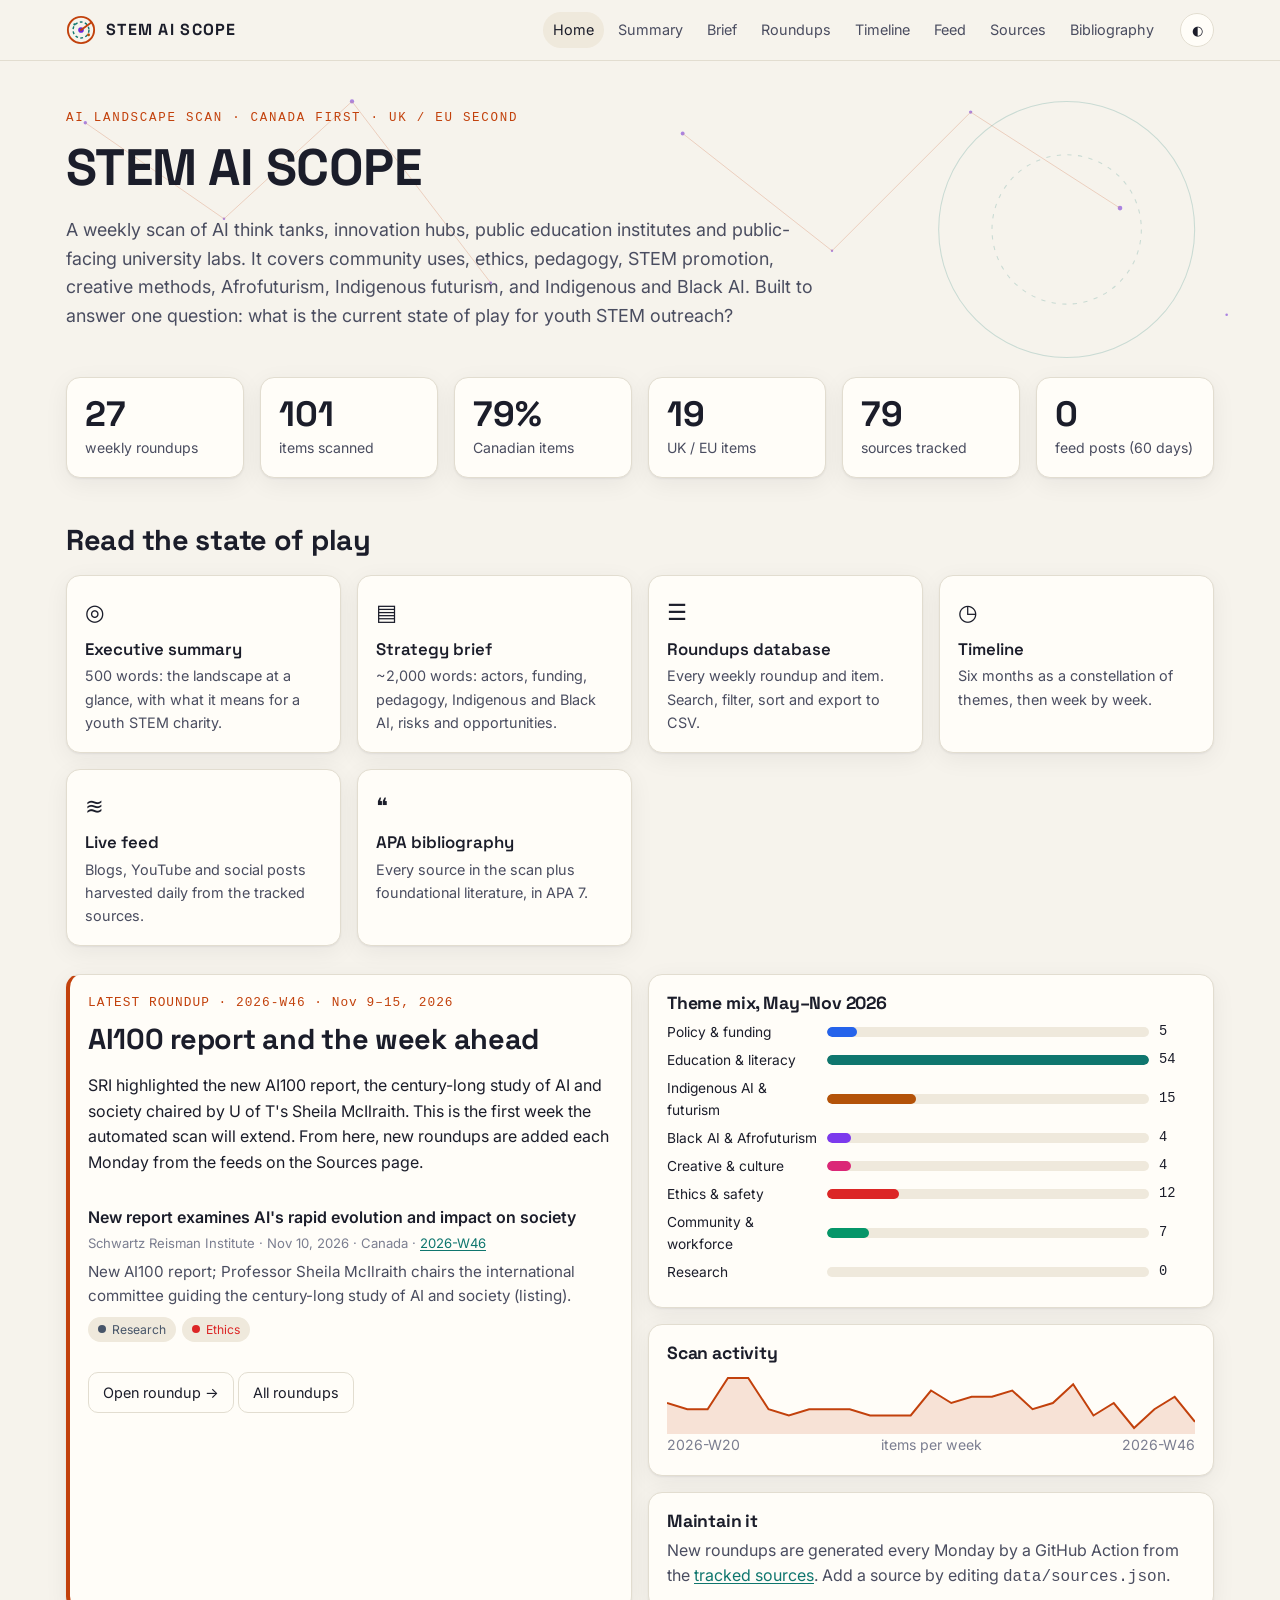
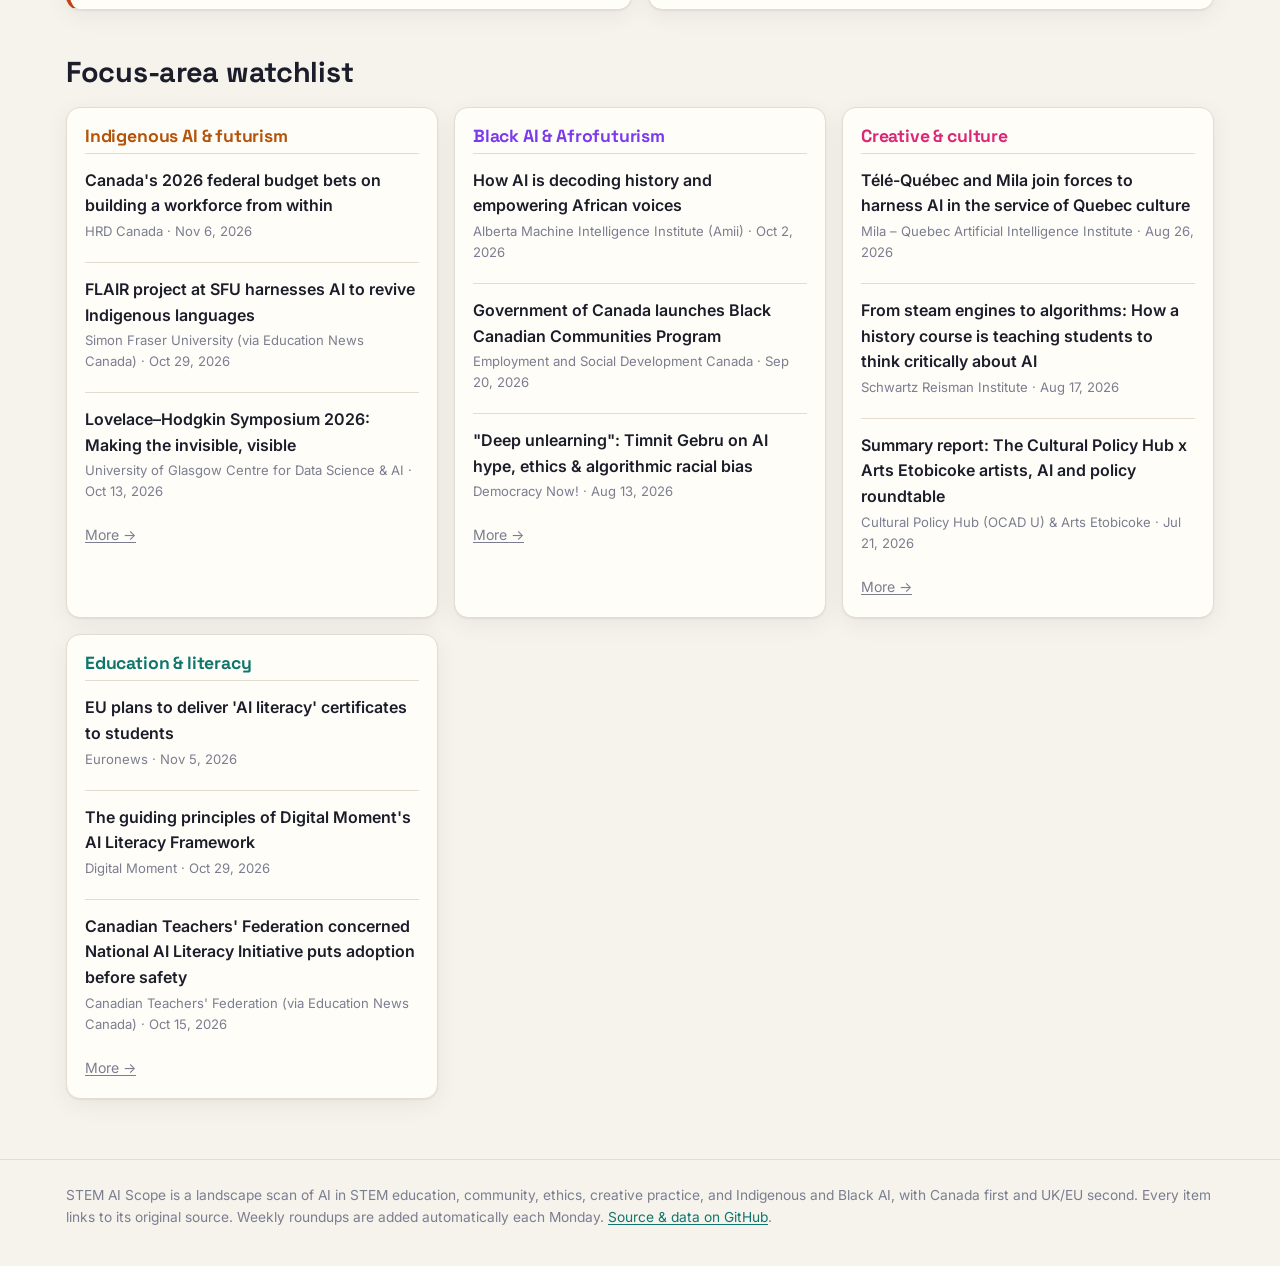
==== index.html @ 35ad66ce "STEM AI Scope: site, six-month backfill, feed harvester and weekly scan 27 weekly roundups (May 11 -" ====
<!doctype html>
<html lang="en">
<head>
<meta charset="utf-8">
<meta name="viewport" content="width=device-width, initial-scale=1">
<title>STEM AI Scope</title>
<meta name="description" content="Landscape scan of AI in STEM education, community, ethics, creative practice and Indigenous and Black AI. Canada first, UK/EU second.">
<link rel="icon" href="data:image/svg+xml,%3Csvg xmlns='http://www.w3.org/2000/svg' viewBox='0 0 32 32'%3E%3Ccircle cx='16' cy='16' r='14' fill='none' stroke='%23c2410c' stroke-width='3'/%3E%3Ccircle cx='16' cy='16' r='4' fill='%236d28d9'/%3E%3C/svg%3E">
<link rel="preconnect" href="https://fonts.googleapis.com"><link rel="preconnect" href="https://fonts.gstatic.com" crossorigin>
<link href="https://fonts.googleapis.com/css2?family=Inter:wght@400;500;600;700&family=Space+Grotesk:wght@500;600;700&display=swap" rel="stylesheet">
<link rel="stylesheet" href="assets/style.css">
</head>
<body data-page="home">
<main>

<section class="hero">
  <svg class="stars" aria-hidden="true" viewBox="0 0 1200 300" preserveAspectRatio="xMidYMid slice">
    <g fill="var(--accent-3)"><circle cx="80" cy="60" r="1.6"/><circle cx="210" cy="150" r="1.2"/><circle cx="330" cy="40" r="2"/><circle cx="460" cy="210" r="1.3"/><circle cx="640" cy="70" r="1.8"/><circle cx="780" cy="180" r="1.1"/><circle cx="910" cy="50" r="1.6"/><circle cx="1050" cy="140" r="2.2"/><circle cx="1150" cy="240" r="1.2"/></g>
    <g stroke="var(--accent)" stroke-width=".7" opacity=".5" fill="none"><path d="M80 60 L210 150 L330 40 L460 210"/><path d="M640 70 L780 180 L910 50 L1050 140"/></g>
    <g fill="none" stroke="var(--accent-2)" opacity=".35"><circle cx="1000" cy="160" r="120"/><circle cx="1000" cy="160" r="70" stroke-dasharray="4 6"/></g>
  </svg>
  <div class="wrap">
    <div class="kicker">AI landscape scan · Canada first · UK / EU second</div>
    <h1>STEM AI SCOPE</h1>
    <p class="lede">A weekly scan of AI think tanks, innovation hubs, public education institutes and public-facing university labs. It covers community uses, ethics, pedagogy, STEM promotion, creative methods, Afrofuturism, Indigenous futurism, and Indigenous and Black AI. Built to answer one question: what is the current state of play for youth STEM outreach?</p>
  </div>
</section>
<div class="wrap">
  <div class="grid g4" id="stats"></div>

  <h2>Read the state of play</h2>
  <div class="grid g3">
    <a class="card doc-tile" href="summary.html"><div class="ic">◎</div><div class="t">Executive summary</div><div class="d">500 words: the landscape at a glance, with what it means for a youth STEM charity.</div></a>
    <a class="card doc-tile" href="brief.html"><div class="ic">▤</div><div class="t">Strategy brief</div><div class="d">~2,000 words: actors, funding, pedagogy, Indigenous and Black AI, risks and opportunities.</div></a>
    <a class="card doc-tile" href="roundups.html"><div class="ic">☰</div><div class="t">Roundups database</div><div class="d">Every weekly roundup and item. Search, filter, sort and export to CSV.</div></a>
    <a class="card doc-tile" href="timeline.html"><div class="ic">◷</div><div class="t">Timeline</div><div class="d">Six months as a constellation of themes, then week by week.</div></a>
    <a class="card doc-tile" href="feed.html"><div class="ic">≋</div><div class="t">Live feed</div><div class="d">Blogs, YouTube and social posts harvested daily from the tracked sources.</div></a>
    <a class="card doc-tile" href="bibliography.html"><div class="ic">❝</div><div class="t">APA bibliography</div><div class="d">Every source in the scan plus foundational literature, in APA 7.</div></a>
  </div>

  <div class="grid g2" style="margin-top:28px">
    <article class="card digest" id="latest"><p class="faint">Loading latest roundup…</p></article>
    <div class="grid" style="align-content:start">
      <div class="card"><h3>Theme mix, May–Nov 2026</h3><div class="bars" id="themes"></div></div>
      <div class="card"><h3>Scan activity</h3><div id="spark"></div></div>
      <div class="card"><h3>Maintain it</h3><p class="muted" style="margin:0">New roundups are generated every Monday by a GitHub Action from the <a href="sources.html">tracked sources</a>. Add a source by editing <code>data/sources.json</code>.</p></div>
    </div>
  </div>

  <h2>Focus-area watchlist</h2>
  <div class="grid g2" id="watch"></div>
</div>

</main>
<script src="assets/app.js"></script>
</body>
</html>
---- assets/style.css ----
/* STEM AI Scope — shared styles */
:root {
  --bg: #f6f3ec;
  --bg-elev: #fffdf8;
  --ink: #1b1d2a;
  --ink-soft: #4a4d60;
  --ink-faint: #7b7e90;
  --line: #e2ddd0;
  --accent: #c2410c;      /* ember */
  --accent-2: #0f766e;    /* deep teal */
  --accent-3: #6d28d9;    /* violet */
  --accent-4: #b45309;    /* ochre */
  --chip: #efe9dc;
  --shadow: 0 1px 2px rgba(20,20,40,.06), 0 6px 24px rgba(20,20,40,.06);
  --radius: 14px;
  --t-policy: #2563eb;
  --t-education: #0f766e;
  --t-indigenous: #b45309;
  --t-black: #7c3aed;
  --t-creative: #db2777;
  --t-ethics: #dc2626;
  --t-community: #059669;
  --t-research: #475569;
  --mono: ui-monospace, "SF Mono", Menlo, Consolas, monospace;
  --sans: "Inter", system-ui, -apple-system, "Segoe UI", Roboto, sans-serif;
  --display: "Space Grotesk", var(--sans);
  color-scheme: light;
}
@media (prefers-color-scheme: dark) {
  :root:not([data-theme="light"]) {
    --bg: #0d0f1a; --bg-elev: #151827; --ink: #ecebf4; --ink-soft: #b5b6c9; --ink-faint: #85879c;
    --line: #262a3d; --accent: #fb923c; --accent-2: #2dd4bf; --accent-3: #a78bfa; --accent-4: #fbbf24;
    --chip: #1e2235; --shadow: 0 1px 2px rgba(0,0,0,.4), 0 8px 28px rgba(0,0,0,.35);
    --t-policy: #60a5fa; --t-education: #2dd4bf; --t-indigenous: #fbbf24; --t-black: #a78bfa;
    --t-creative: #f472b6; --t-ethics: #f87171; --t-community: #34d399; --t-research: #94a3b8;
    color-scheme: dark;
  }
}
:root[data-theme="dark"] {
  --bg: #0d0f1a; --bg-elev: #151827; --ink: #ecebf4; --ink-soft: #b5b6c9; --ink-faint: #85879c;
  --line: #262a3d; --accent: #fb923c; --accent-2: #2dd4bf; --accent-3: #a78bfa; --accent-4: #fbbf24;
  --chip: #1e2235; --shadow: 0 1px 2px rgba(0,0,0,.4), 0 8px 28px rgba(0,0,0,.35);
  --t-policy: #60a5fa; --t-education: #2dd4bf; --t-indigenous: #fbbf24; --t-black: #a78bfa;
  --t-creative: #f472b6; --t-ethics: #f87171; --t-community: #34d399; --t-research: #94a3b8;
  color-scheme: dark;
}

* { box-sizing: border-box; }
html { -webkit-text-size-adjust: 100%; }
body { margin: 0; background: var(--bg); color: var(--ink); font: 16px/1.6 var(--sans); }
a { color: var(--accent-2); text-underline-offset: 2px; }
a:hover { color: var(--accent); }
h1, h2, h3 { font-family: var(--display); line-height: 1.15; letter-spacing: -.01em; }
h1 { font-size: clamp(2rem, 5vw, 3.2rem); margin: .2em 0 .3em; }
h2 { font-size: clamp(1.35rem, 3vw, 1.8rem); margin: 1.6em 0 .6em; }
h3 { font-size: 1.1rem; margin: 1.2em 0 .4em; }
.wrap { max-width: 1180px; margin: 0 auto; padding: 0 16px; }
.muted { color: var(--ink-soft); }
.faint { color: var(--ink-faint); font-size: .88rem; }
.mono { font-family: var(--mono); }

/* header */
.site-head { position: sticky; top: 0; z-index: 20; background: color-mix(in srgb, var(--bg) 88%, transparent);
  backdrop-filter: blur(10px); border-bottom: 1px solid var(--line); }
.site-head .wrap { display: flex; align-items: center; gap: 16px; min-height: 60px; flex-wrap: wrap; }
.brand { display: flex; align-items: center; gap: 10px; text-decoration: none; color: var(--ink); font-family: var(--display);
  font-weight: 700; letter-spacing: .08em; font-size: 1rem; white-space: nowrap; }
.brand svg { width: 30px; height: 30px; }
.nav { display: flex; gap: 4px; flex-wrap: wrap; margin-left: auto; }
.nav a { text-decoration: none; color: var(--ink-soft); padding: 6px 10px; border-radius: 999px; font-size: .9rem; }
.nav a:hover, .nav a[aria-current="page"] { background: var(--chip); color: var(--ink); }
.theme-btn { border: 1px solid var(--line); background: var(--bg-elev); color: var(--ink); border-radius: 999px; width: 34px; height: 34px; cursor: pointer; }
@media (max-width: 760px) {
  .brand { margin-right: auto; }
  .theme-btn { order: 2; }
  .nav { order: 3; margin-left: 0; width: 100%; overflow-x: auto; flex-wrap: nowrap; padding-bottom: 8px; }
  .nav a { white-space: nowrap; }
}

/* hero */
.hero { position: relative; overflow: hidden; padding: 48px 0 28px; }
.hero canvas, .hero svg.stars { position: absolute; inset: 0; width: 100%; height: 100%; opacity: .55; pointer-events: none; }
.hero .wrap { position: relative; }
.kicker { font-family: var(--mono); font-size: .78rem; letter-spacing: .14em; text-transform: uppercase; color: var(--accent); }
.lede { font-size: 1.12rem; max-width: 760px; color: var(--ink-soft); }

/* cards & grid */
.grid { display: grid; gap: 16px; }
.g2 { grid-template-columns: repeat(auto-fit, minmax(320px, 1fr)); }
.g3 { grid-template-columns: repeat(auto-fit, minmax(240px, 1fr)); }
.g4 { grid-template-columns: repeat(auto-fit, minmax(170px, 1fr)); }
.card { background: var(--bg-elev); border: 1px solid var(--line); border-radius: var(--radius); padding: 18px; box-shadow: var(--shadow); min-width: 0; }
.card h3 { margin-top: 0; }
.stat .n { font-family: var(--display); font-size: 2.2rem; font-weight: 700; line-height: 1; }
.stat .l { color: var(--ink-soft); font-size: .88rem; margin-top: 6px; }
.doc-tile { display: block; text-decoration: none; color: var(--ink); transition: transform .15s ease, border-color .15s; }
.doc-tile:hover { transform: translateY(-2px); border-color: var(--accent); color: var(--ink); }
.doc-tile .ic { font-size: 1.4rem; }
.doc-tile .t { font-family: var(--display); font-weight: 600; font-size: 1.05rem; margin: 6px 0 2px; }
.doc-tile .d { color: var(--ink-soft); font-size: .9rem; }

/* chips */
.chip { display: inline-flex; align-items: center; gap: 6px; padding: 2px 9px; border-radius: 999px; background: var(--chip);
  font-size: .76rem; color: var(--ink-soft); white-space: nowrap; border: 1px solid transparent; }
.chip .dot { width: 8px; height: 8px; border-radius: 50%; background: currentColor; }
button.chip { cursor: pointer; font: inherit; font-size: .8rem; }
button.chip[aria-pressed="true"] { border-color: var(--ink); color: var(--ink); background: var(--bg-elev); }
.chips { display: flex; gap: 6px; flex-wrap: wrap; }

/* items */
.item { padding: 14px 0; border-top: 1px solid var(--line); }
.item:first-child { border-top: 0; }
.item .tt { font-weight: 600; text-decoration: none; color: var(--ink); }
.item .tt:hover { color: var(--accent); }
.item .meta { font-size: .82rem; color: var(--ink-faint); margin: 2px 0 6px; }
.item p { margin: 4px 0 8px; color: var(--ink-soft); font-size: .95rem; }

/* digest */
.digest { border-left: 4px solid var(--accent); }
.digest .wk { font-family: var(--mono); font-size: .8rem; color: var(--accent); letter-spacing: .08em; }

/* table / database */
.toolbar { display: flex; gap: 10px; flex-wrap: wrap; align-items: center; margin: 12px 0; }
.toolbar input, .toolbar select { font: inherit; padding: 8px 12px; border-radius: 10px; border: 1px solid var(--line); background: var(--bg-elev); color: var(--ink); min-width: 0; }
.toolbar input[type=search] { flex: 1 1 260px; }
.table-wrap { overflow-x: auto; border: 1px solid var(--line); border-radius: var(--radius); background: var(--bg-elev); }
table { border-collapse: collapse; width: 100%; font-size: .92rem; }
th, td { text-align: left; padding: 10px 12px; border-bottom: 1px solid var(--line); vertical-align: top; }
th { font-family: var(--mono); font-size: .74rem; letter-spacing: .08em; text-transform: uppercase; color: var(--ink-faint); cursor: pointer; white-space: nowrap; user-select: none; position: sticky; top: 0; background: var(--bg-elev); }
tr:hover td { background: color-mix(in srgb, var(--chip) 50%, transparent); }
td.date { white-space: nowrap; font-family: var(--mono); font-size: .82rem; }
.tabs { display: inline-flex; border: 1px solid var(--line); border-radius: 999px; padding: 3px; background: var(--bg-elev); }
.tabs button { border: 0; background: none; padding: 6px 14px; border-radius: 999px; cursor: pointer; font: inherit; font-size: .9rem; color: var(--ink-soft); }
.tabs button[aria-selected="true"] { background: var(--ink); color: var(--bg); }

/* roundup cards */
.rcard { display: grid; grid-template-columns: 110px 1fr; gap: 16px; }
.rcard .wk { font-family: var(--mono); font-size: .8rem; color: var(--ink-faint); }
.rcard .wk b { display: block; font-family: var(--display); font-size: 1.4rem; color: var(--ink); }
@media (max-width: 600px) { .rcard { grid-template-columns: 1fr; gap: 6px; } }

/* timeline */
.heat { width: 100%; overflow-x: auto; }
.heat svg { display: block; min-width: 760px; }
.tl { position: relative; margin: 30px 0 60px; }
.tl::before { content: ""; position: absolute; left: 50%; top: 0; bottom: 0; width: 2px; transform: translateX(-1px);
  background: linear-gradient(var(--accent), var(--accent-3), var(--accent-2)); opacity: .55; }
.tl-week { position: relative; margin: 46px 0 10px; text-align: center; }
.tl-week .badge { position: relative; z-index: 1; display: inline-block; background: var(--ink); color: var(--bg); font-family: var(--mono);
  font-size: .78rem; padding: 6px 14px; border-radius: 999px; letter-spacing: .06em; }
.tl-week .hl { display: block; max-width: 560px; margin: 10px auto 0; font-family: var(--display); font-weight: 600; font-size: 1.05rem; background: var(--bg); position: relative; z-index: 1; padding: 0 10px; }
.tl-row { display: grid; grid-template-columns: 1fr 40px 1fr; align-items: start; margin: 14px 0; }
.tl-row .node { grid-column: 2; justify-self: center; width: 14px; height: 14px; border-radius: 50%; margin-top: 18px; background: var(--c, var(--accent));
  box-shadow: 0 0 0 4px color-mix(in srgb, var(--c, var(--accent)) 25%, transparent), 0 0 18px var(--c, var(--accent)); }
.tl-row .card { border-top: 3px solid var(--c, var(--accent)); }
.tl-row.l .card { grid-column: 1; grid-row: 1; }
.tl-row.r .card { grid-column: 3; grid-row: 1; }
.tl-row .card .tt { font-weight: 600; color: var(--ink); text-decoration: none; }
.tl-row .card .tt:hover { color: var(--accent); }
.tl-row .card p { margin: 6px 0; font-size: .92rem; color: var(--ink-soft); }
.tl-row.dim { opacity: .14; }
.tl-empty { text-align: center; font-size: .9rem; color: var(--ink-faint); margin: 10px 0; }
@media (max-width: 760px) {
  .tl::before { left: 14px; }
  .tl-week { text-align: left; padding-left: 0; }
  .tl-week .hl { margin-left: 0; padding-left: 0; }
  .tl-row { grid-template-columns: 28px 1fr; }
  .tl-row .node { grid-column: 1; }
  .tl-row.l .card, .tl-row.r .card { grid-column: 2; }
}

/* prose (summary / brief) */
.prose { max-width: 760px; }
.prose p, .prose li { color: var(--ink); }
.prose h1 { font-size: clamp(1.8rem, 4vw, 2.6rem); }
.prose blockquote { margin: 1em 0; padding: .4em 1em; border-left: 4px solid var(--accent-2); background: var(--bg-elev); border-radius: 0 10px 10px 0; color: var(--ink-soft); }
.prose table { margin: 1em 0; }
.prose a { word-break: break-word; }
.toc { position: sticky; top: 80px; font-size: .88rem; }
.toc a { display: block; padding: 3px 0; color: var(--ink-soft); text-decoration: none; }
.doc-layout { display: grid; grid-template-columns: minmax(0, 1fr) 230px; gap: 40px; }
@media (max-width: 900px) { .doc-layout { grid-template-columns: 1fr; } .toc { display: none; } }

/* bibliography */
.bib li { margin: 0 0 14px; padding-left: 2em; text-indent: -2em; list-style: none; word-break: break-word; }
.bib { padding: 0; }

/* bars */
.bars .row { display: grid; grid-template-columns: 150px 1fr 36px; gap: 10px; align-items: center; font-size: .86rem; margin: 6px 0; }
.bars .track { height: 10px; background: var(--chip); border-radius: 999px; overflow: hidden; }
.bars .fill { height: 100%; border-radius: 999px; }
.spark { width: 100%; height: 64px; display: block; }

footer { border-top: 1px solid var(--line); margin-top: 60px; padding: 24px 0 40px; font-size: .86rem; color: var(--ink-faint); }
.btn { display: inline-flex; align-items: center; gap: 8px; padding: 8px 14px; border-radius: 10px; border: 1px solid var(--line); background: var(--bg-elev); color: var(--ink); cursor: pointer; font: inherit; font-size: .9rem; text-decoration: none; }
.btn:hover { border-color: var(--accent); color: var(--ink); }
.btn.primary { background: var(--ink); color: var(--bg); border-color: var(--ink); }
.notice { padding: 12px 16px; border-radius: 12px; background: var(--chip); color: var(--ink-soft); font-size: .92rem; }
.status-ok { color: var(--t-community); } .status-error { color: var(--t-ethics); } .status-link { color: var(--ink-faint); }
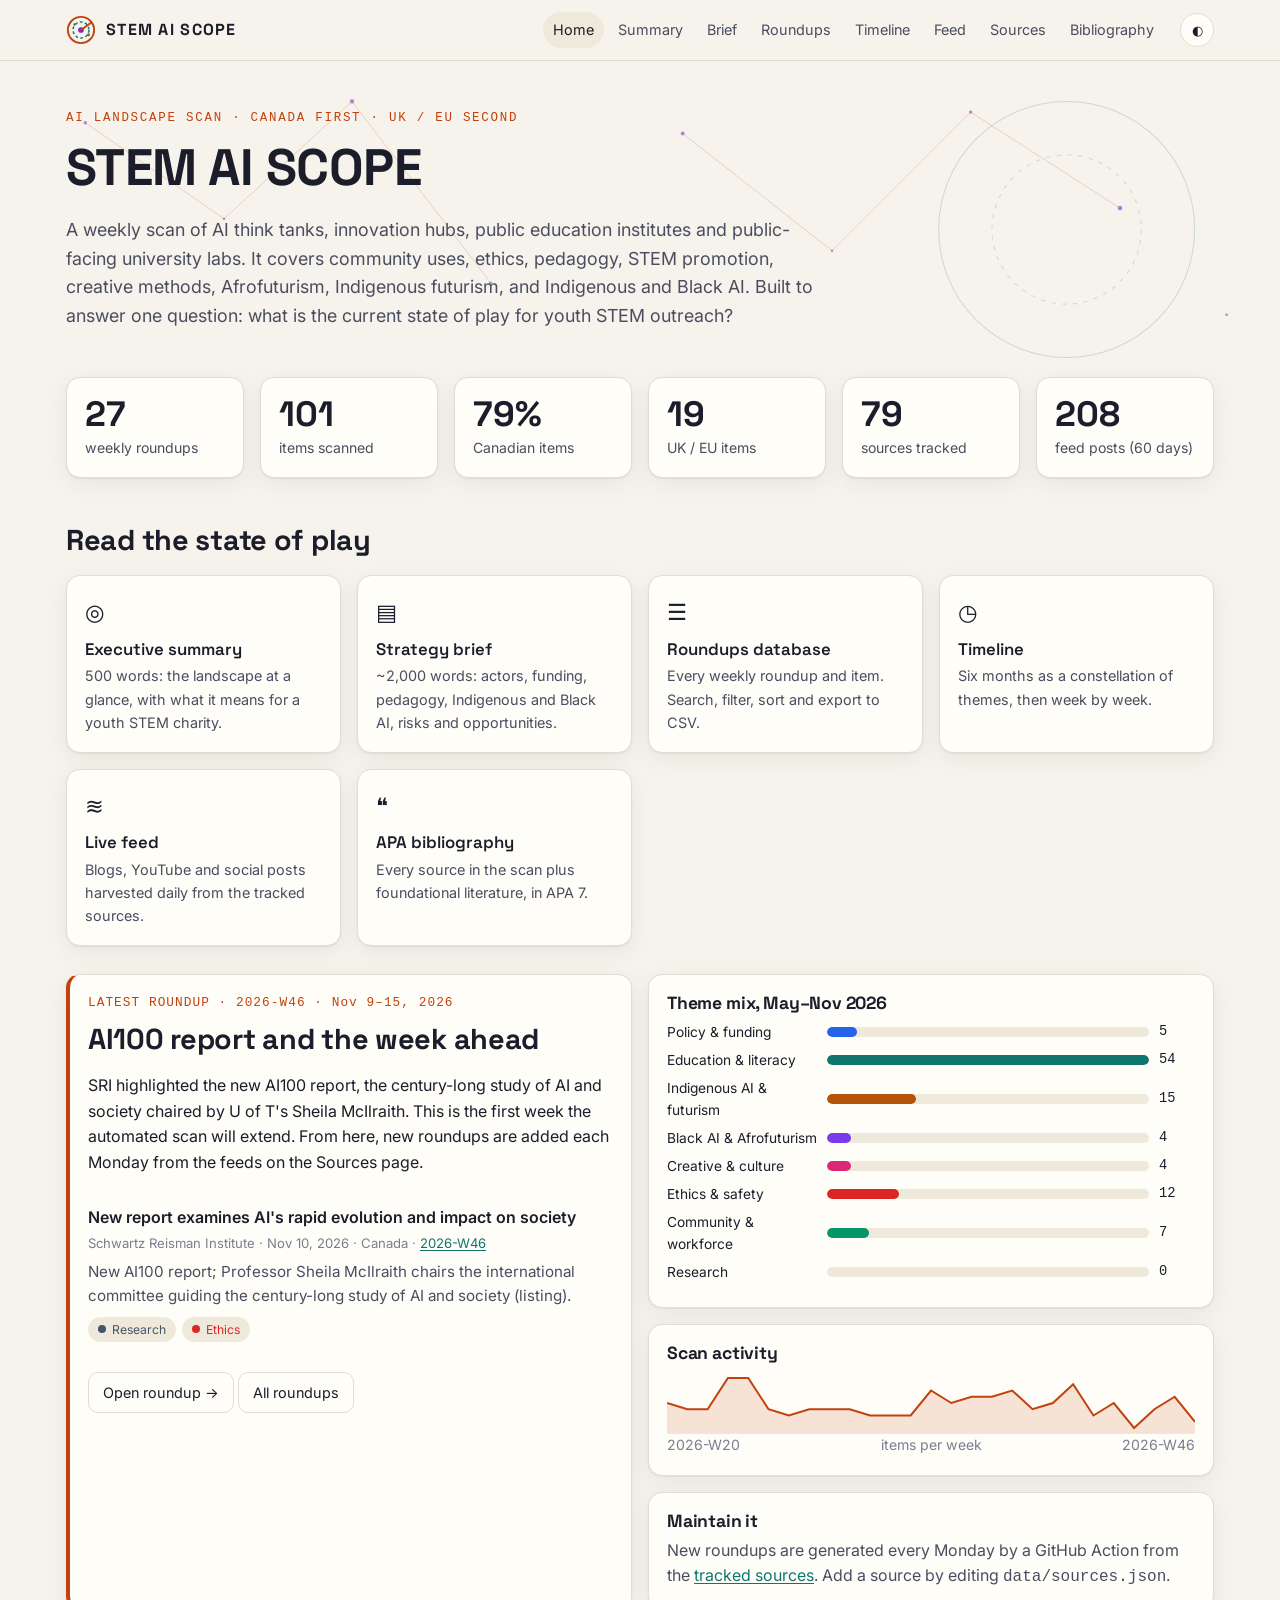
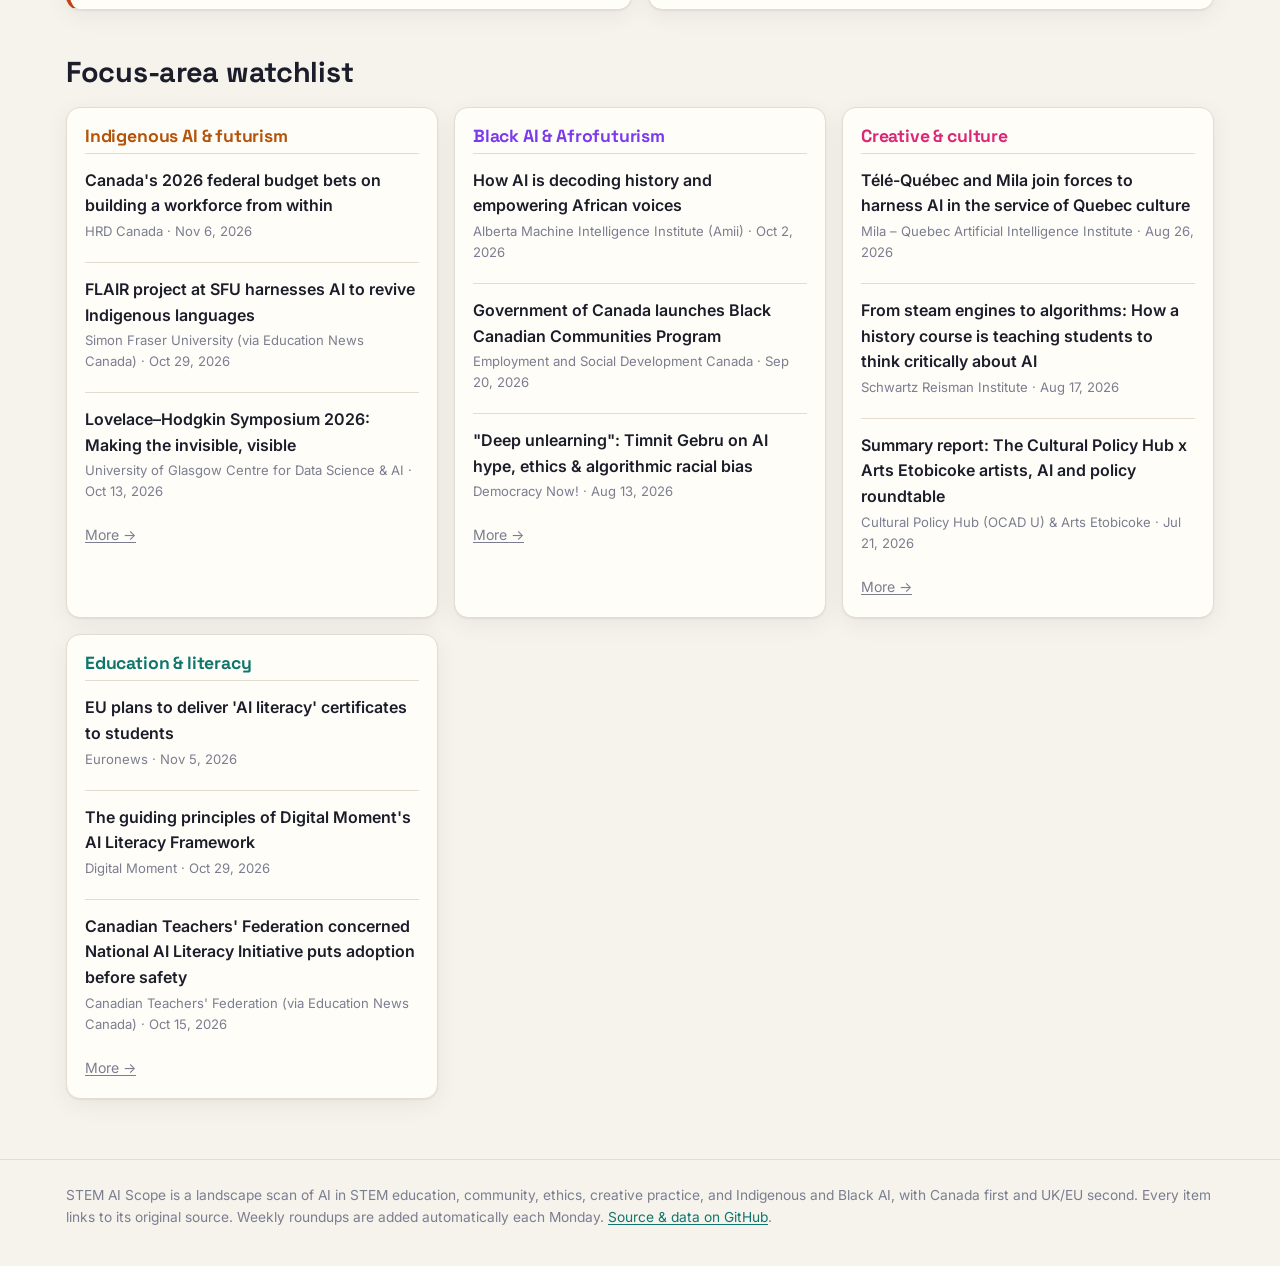
==== commit d74d450b: "Scrape news pages for sources without RSS; offline bundle so pages open from disk Co-Authored-By: Cl" ====
--- a/index.html
+++ b/index.html
@@ -52,6 +52,7 @@
 </div>
 
 </main>
+<script>if (location.protocol === "file:") document.write('<script src="data/bundle.js"><\/script>');</script>
 <script src="assets/app.js"></script>
 </body>
 </html>
